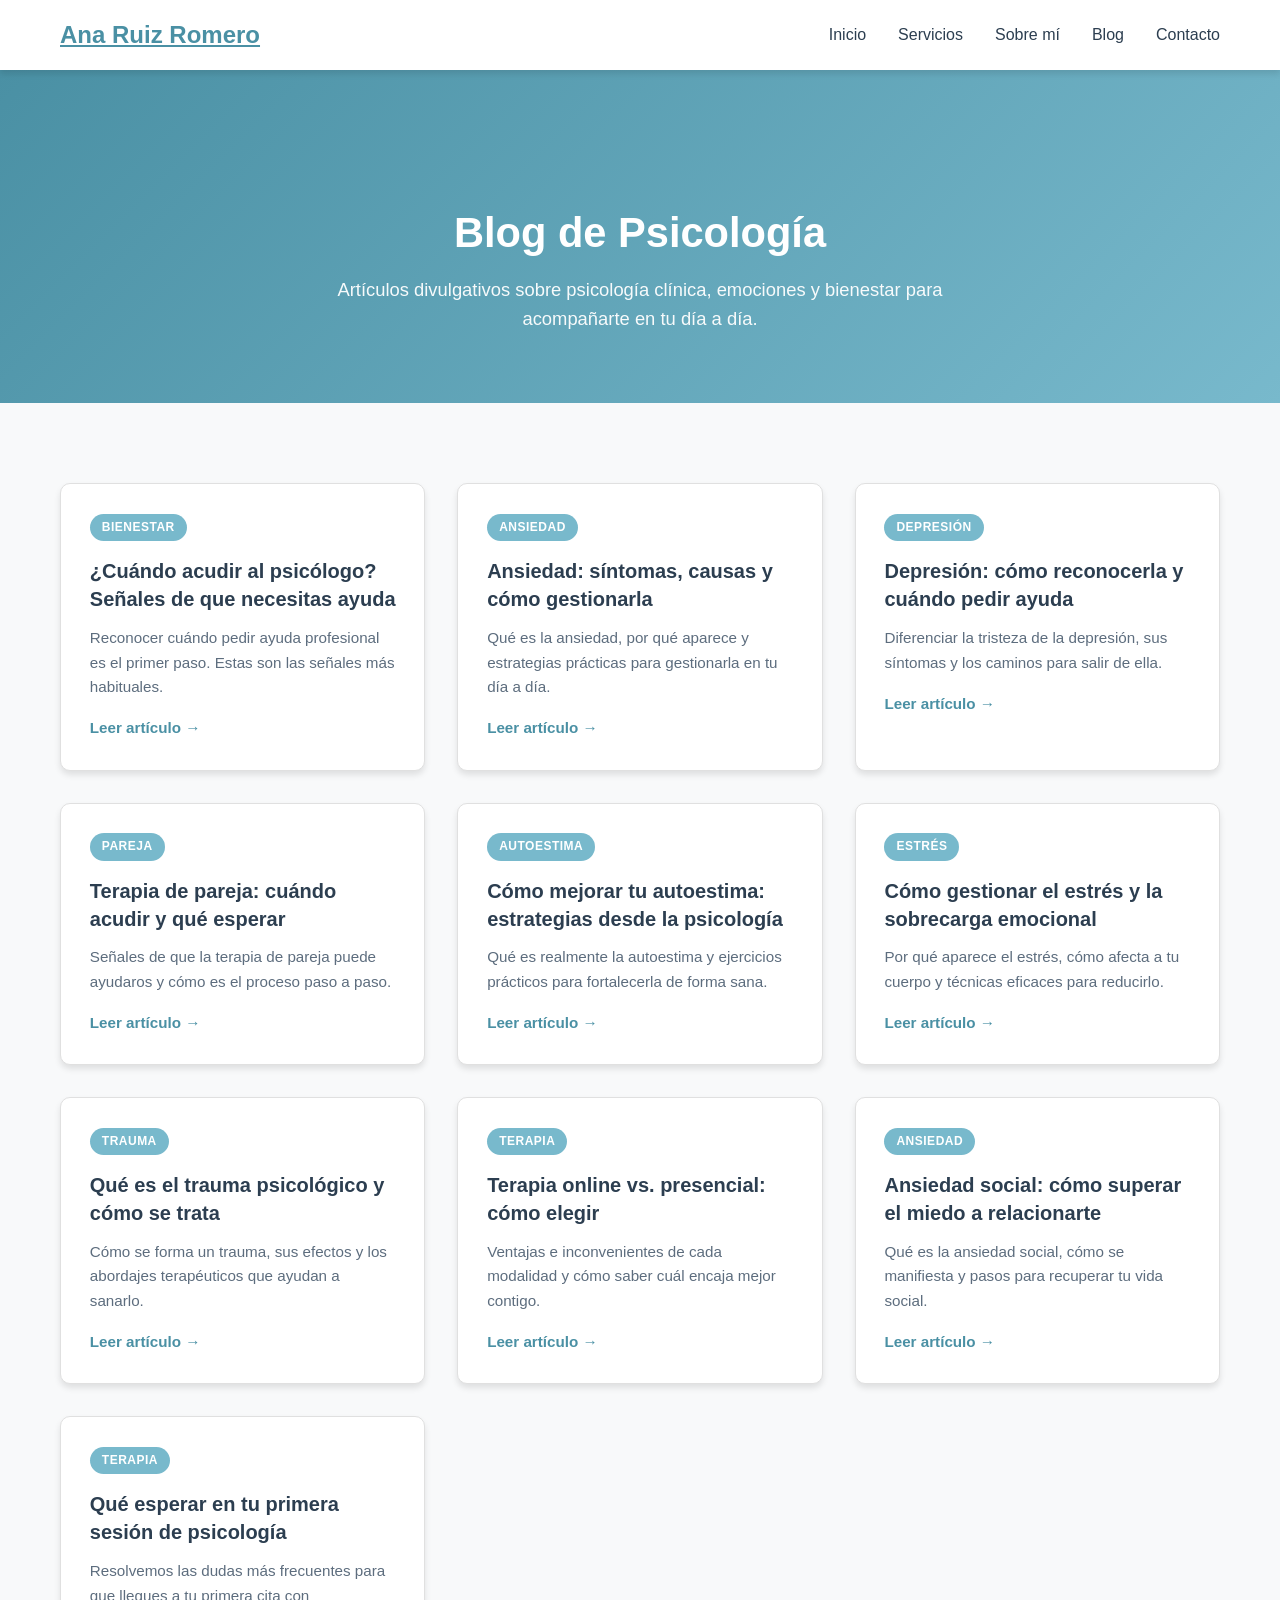
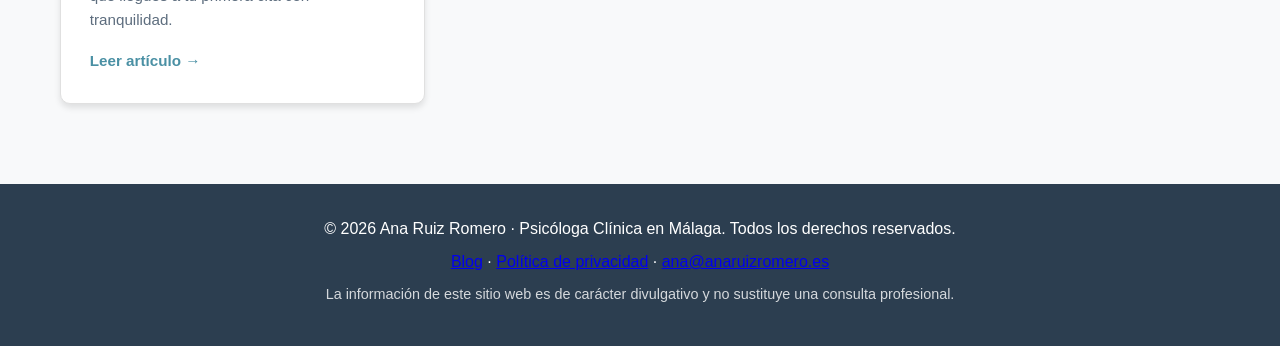
==== blog/index.html @ d06d1719 "Add SEO-optimized blog with 10 posts; fix custom domain to anaruizromero.es - Update CNAME to anarui" ====
<!DOCTYPE html>
<html lang="es">
<head>
    <meta charset="UTF-8">
    <meta name="viewport" content="width=device-width, initial-scale=1.0">
    <title>Blog de Psicología Clínica | Ana Ruiz Romero · Málaga</title>
    <meta name="description" content="Artículos sobre psicología clínica, ansiedad, depresión, autoestima, terapia de pareja y bienestar emocional, escritos por Ana Ruiz Romero, psicóloga en Málaga.">
    <meta name="robots" content="index, follow">
    <link rel="canonical" href="https://anaruizromero.es/blog/">

    <meta property="og:type" content="website">
    <meta property="og:locale" content="es_ES">
    <meta property="og:site_name" content="Ana Ruiz Romero · Psicóloga en Málaga">
    <meta property="og:title" content="Blog de Psicología Clínica | Ana Ruiz Romero">
    <meta property="og:description" content="Artículos sobre psicología clínica y bienestar emocional, por una psicóloga en Málaga.">
    <meta property="og:url" content="https://anaruizromero.es/blog/">
    <meta property="og:image" content="https://anaruizromero.es/og-image.png">

    <link rel="icon" type="image/svg+xml" href="/favicon.svg">
    <link rel="stylesheet" href="/styles.css">
</head>
<body>
    <nav class="navbar">
        <div class="container">
            <a href="/" class="nav-brand">Ana Ruiz Romero</a>
            <ul class="nav-menu">
                <li><a href="/#inicio">Inicio</a></li>
                <li><a href="/#servicios">Servicios</a></li>
                <li><a href="/#sobre-mi">Sobre mí</a></li>
                <li><a href="/blog/">Blog</a></li>
                <li><a href="/#contacto">Contacto</a></li>
            </ul>
            <div class="nav-toggle" id="navToggle" aria-label="Abrir menú" role="button" tabindex="0">
                <span></span>
                <span></span>
                <span></span>
            </div>
        </div>
    </nav>

    <header class="page-hero">
        <div class="container">
            <h1>Blog de Psicología</h1>
            <p>Artículos divulgativos sobre psicología clínica, emociones y bienestar para acompañarte en tu día a día.</p>
        </div>
    </header>

    <main>
    <section class="blog-list">
        <div class="container">
            <div class="posts-grid">

                <article class="post-card">
                    <a href="/blog/cuando-ir-al-psicologo.html">
                        <div class="post-card-tag">Bienestar</div>
                        <h3>¿Cuándo acudir al psicólogo? Señales de que necesitas ayuda</h3>
                        <p>Reconocer cuándo pedir ayuda profesional es el primer paso. Estas son las señales más habituales.</p>
                        <span class="post-card-link">Leer artículo →</span>
                    </a>
                </article>

                <article class="post-card">
                    <a href="/blog/como-gestionar-la-ansiedad.html">
                        <div class="post-card-tag">Ansiedad</div>
                        <h3>Ansiedad: síntomas, causas y cómo gestionarla</h3>
                        <p>Qué es la ansiedad, por qué aparece y estrategias prácticas para gestionarla en tu día a día.</p>
                        <span class="post-card-link">Leer artículo →</span>
                    </a>
                </article>

                <article class="post-card">
                    <a href="/blog/depresion-sintomas-y-ayuda.html">
                        <div class="post-card-tag">Depresión</div>
                        <h3>Depresión: cómo reconocerla y cuándo pedir ayuda</h3>
                        <p>Diferenciar la tristeza de la depresión, sus síntomas y los caminos para salir de ella.</p>
                        <span class="post-card-link">Leer artículo →</span>
                    </a>
                </article>

                <article class="post-card">
                    <a href="/blog/terapia-de-pareja-cuando-acudir.html">
                        <div class="post-card-tag">Pareja</div>
                        <h3>Terapia de pareja: cuándo acudir y qué esperar</h3>
                        <p>Señales de que la terapia de pareja puede ayudaros y cómo es el proceso paso a paso.</p>
                        <span class="post-card-link">Leer artículo →</span>
                    </a>
                </article>

                <article class="post-card">
                    <a href="/blog/como-mejorar-la-autoestima.html">
                        <div class="post-card-tag">Autoestima</div>
                        <h3>Cómo mejorar tu autoestima: estrategias desde la psicología</h3>
                        <p>Qué es realmente la autoestima y ejercicios prácticos para fortalecerla de forma sana.</p>
                        <span class="post-card-link">Leer artículo →</span>
                    </a>
                </article>

                <article class="post-card">
                    <a href="/blog/como-gestionar-el-estres.html">
                        <div class="post-card-tag">Estrés</div>
                        <h3>Cómo gestionar el estrés y la sobrecarga emocional</h3>
                        <p>Por qué aparece el estrés, cómo afecta a tu cuerpo y técnicas eficaces para reducirlo.</p>
                        <span class="post-card-link">Leer artículo →</span>
                    </a>
                </article>

                <article class="post-card">
                    <a href="/blog/que-es-el-trauma-y-como-se-trata.html">
                        <div class="post-card-tag">Trauma</div>
                        <h3>Qué es el trauma psicológico y cómo se trata</h3>
                        <p>Cómo se forma un trauma, sus efectos y los abordajes terapéuticos que ayudan a sanarlo.</p>
                        <span class="post-card-link">Leer artículo →</span>
                    </a>
                </article>

                <article class="post-card">
                    <a href="/blog/terapia-online-vs-presencial.html">
                        <div class="post-card-tag">Terapia</div>
                        <h3>Terapia online vs. presencial: cómo elegir</h3>
                        <p>Ventajas e inconvenientes de cada modalidad y cómo saber cuál encaja mejor contigo.</p>
                        <span class="post-card-link">Leer artículo →</span>
                    </a>
                </article>

                <article class="post-card">
                    <a href="/blog/ansiedad-social-como-superarla.html">
                        <div class="post-card-tag">Ansiedad</div>
                        <h3>Ansiedad social: cómo superar el miedo a relacionarte</h3>
                        <p>Qué es la ansiedad social, cómo se manifiesta y pasos para recuperar tu vida social.</p>
                        <span class="post-card-link">Leer artículo →</span>
                    </a>
                </article>

                <article class="post-card">
                    <a href="/blog/primera-sesion-de-psicologia.html">
                        <div class="post-card-tag">Terapia</div>
                        <h3>Qué esperar en tu primera sesión de psicología</h3>
                        <p>Resolvemos las dudas más frecuentes para que llegues a tu primera cita con tranquilidad.</p>
                        <span class="post-card-link">Leer artículo →</span>
                    </a>
                </article>

            </div>
        </div>
    </section>
    </main>

    <footer class="footer">
        <div class="container">
            <p>&copy; 2026 Ana Ruiz Romero · Psicóloga Clínica en Málaga. Todos los derechos reservados.</p>
            <p class="footer-links">
                <a href="/blog/">Blog</a> ·
                <a href="/privacidad.html">Política de privacidad</a> ·
                <a href="mailto:ana@anaruizromero.es">ana@anaruizromero.es</a>
            </p>
            <p class="footer-note">La información de este sitio web es de carácter divulgativo y no sustituye una consulta profesional.</p>
        </div>
    </footer>

    <script src="/script.js"></script>
</body>
</html>
---- styles.css ----
/* Reset and Base Styles */
* {
    margin: 0;
    padding: 0;
    box-sizing: border-box;
}

:root {
    --primary-color: #4A90A4;
    --secondary-color: #78B9CC;
    --accent-color: #F4A261;
    --accent-hover: #E76F51;
    --text-dark: #2C3E50;
    --text-light: #5D6D7E;
    --bg-light: #F8F9FA;
    --white: #FFFFFF;
    --border-light: #E0E0E0;
    --shadow: 0 4px 6px rgba(0, 0, 0, 0.1);
    --shadow-lg: 0 10px 30px rgba(0, 0, 0, 0.15);
}

body {
    font-family: 'Segoe UI', Tahoma, Geneva, Verdana, sans-serif;
    line-height: 1.6;
    color: var(--text-dark);
    background-color: var(--white);
}

.container {
    max-width: 1200px;
    margin: 0 auto;
    padding: 0 20px;
}

/* Smooth Scrolling */
html {
    scroll-behavior: smooth;
}

/* Navigation */
.navbar {
    background-color: var(--white);
    box-shadow: var(--shadow);
    position: fixed;
    width: 100%;
    top: 0;
    z-index: 1000;
}

.navbar .container {
    display: flex;
    justify-content: space-between;
    align-items: center;
    padding: 1rem 20px;
}

.nav-brand {
    font-size: 1.5rem;
    font-weight: bold;
    color: var(--primary-color);
}

.nav-menu {
    display: flex;
    list-style: none;
    gap: 2rem;
}

.nav-menu a {
    text-decoration: none;
    color: var(--text-dark);
    font-weight: 500;
    transition: color 0.3s ease;
}

.nav-menu a:hover {
    color: var(--primary-color);
}

.nav-toggle {
    display: none;
    flex-direction: column;
    cursor: pointer;
}

.nav-toggle span {
    width: 25px;
    height: 3px;
    background-color: var(--primary-color);
    margin: 3px 0;
    transition: 0.3s;
}

/* Hero Section */
.hero {
    background: linear-gradient(135deg, var(--primary-color) 0%, var(--secondary-color) 100%);
    color: var(--white);
    padding: 150px 0 100px;
    margin-top: 70px;
    text-align: center;
}

.hero-content h1 {
    font-size: 3rem;
    margin-bottom: 0.5rem;
    animation: fadeInUp 0.8s ease;
}

.hero-content h2 {
    font-size: 1.8rem;
    font-weight: 400;
    margin-bottom: 1rem;
    animation: fadeInUp 1s ease;
}

.hero-subtitle {
    font-size: 1.2rem;
    margin-bottom: 2rem;
    opacity: 0.95;
    animation: fadeInUp 1.2s ease;
}

/* Buttons */
.btn {
    display: inline-block;
    padding: 12px 30px;
    text-decoration: none;
    border-radius: 50px;
    transition: all 0.3s ease;
    font-weight: 600;
    border: none;
    cursor: pointer;
    font-size: 1rem;
}

.btn-primary {
    background-color: var(--accent-color);
    color: var(--white);
    animation: fadeInUp 1.4s ease;
}

.btn-primary:hover {
    background-color: var(--accent-hover);
    transform: translateY(-2px);
    box-shadow: var(--shadow-lg);
}

.btn-secondary {
    background-color: transparent;
    color: var(--primary-color);
    border: 2px solid var(--primary-color);
}

.btn-secondary:hover {
    background-color: var(--primary-color);
    color: var(--white);
    transform: translateY(-2px);
    box-shadow: var(--shadow);
}

/* Sections */
section {
    padding: 80px 0;
}

.section-title {
    font-size: 2.5rem;
    text-align: center;
    margin-bottom: 1rem;
    color: var(--primary-color);
}

.section-subtitle {
    text-align: center;
    color: var(--text-light);
    font-size: 1.1rem;
    margin-bottom: 3rem;
}

/* Services Section */
.services {
    background-color: var(--bg-light);
}

.services-grid {
    display: grid;
    grid-template-columns: repeat(auto-fit, minmax(300px, 1fr));
    gap: 2rem;
}

.service-card {
    background-color: var(--white);
    padding: 2rem;
    border-radius: 10px;
    box-shadow: var(--shadow);
    transition: transform 0.3s ease, box-shadow 0.3s ease;
    text-align: center;
}

.service-card:hover {
    transform: translateY(-5px);
    box-shadow: var(--shadow-lg);
}

.service-icon {
    font-size: 3rem;
    margin-bottom: 1rem;
}

.service-card h3 {
    color: var(--primary-color);
    margin-bottom: 1rem;
    font-size: 1.4rem;
}

.service-card p {
    color: var(--text-light);
    line-height: 1.6;
}

/* About Section */
.about {
    background-color: var(--white);
}

.about-content {
    display: grid;
    grid-template-columns: 1fr 2fr;
    gap: 3rem;
    align-items: center;
}

.about-image {
    display: flex;
    justify-content: center;
}

.image-placeholder {
    width: 250px;
    height: 250px;
    background: linear-gradient(135deg, var(--primary-color) 0%, var(--secondary-color) 100%);
    border-radius: 50%;
    display: flex;
    align-items: center;
    justify-content: center;
    font-size: 8rem;
    box-shadow: var(--shadow-lg);
}

.about-text h2 {
    color: var(--primary-color);
    margin-bottom: 1.5rem;
    font-size: 2rem;
}

.about-text p {
    color: var(--text-light);
    margin-bottom: 1.5rem;
    line-height: 1.8;
}

.about-features {
    display: grid;
    grid-template-columns: repeat(2, 1fr);
    gap: 1rem;
    margin-top: 2rem;
}

.feature {
    display: flex;
    align-items: center;
    gap: 0.5rem;
}

.feature-icon {
    color: var(--accent-color);
    font-weight: bold;
    font-size: 1.2rem;
}

/* Contact Section */
.contact {
    background-color: var(--bg-light);
}

.contact-content {
    display: grid;
    grid-template-columns: 1fr 1fr;
    gap: 3rem;
}

.contact-info {
    display: grid;
    grid-template-columns: repeat(2, 1fr);
    gap: 1.5rem;
}

.contact-card {
    background-color: var(--white);
    padding: 1.5rem;
    border-radius: 10px;
    box-shadow: var(--shadow);
    text-align: center;
}

.contact-icon {
    font-size: 2.5rem;
    margin-bottom: 0.5rem;
}

.contact-card h3 {
    color: var(--primary-color);
    margin-bottom: 0.5rem;
    font-size: 1.1rem;
}

.contact-card p {
    color: var(--text-light);
    font-size: 0.95rem;
}

.contact-card a {
    color: var(--text-light);
    text-decoration: none;
}

.contact-card a:hover {
    color: var(--primary-color);
}

/* Contact Form */
.contact-form-container {
    background-color: var(--white);
    padding: 2rem;
    border-radius: 10px;
    box-shadow: var(--shadow);
}

.contact-form {
    display: flex;
    flex-direction: column;
    gap: 1.5rem;
}

.form-group {
    display: flex;
    flex-direction: column;
}

.form-group label {
    margin-bottom: 0.5rem;
    color: var(--text-dark);
    font-weight: 500;
}

.form-group input,
.form-group textarea {
    padding: 12px;
    border: 2px solid var(--border-light);
    border-radius: 5px;
    font-size: 1rem;
    transition: border-color 0.3s ease;
    font-family: inherit;
}

.form-group input:focus,
.form-group textarea:focus {
    outline: none;
    border-color: var(--primary-color);
}

.contact-form .btn-primary {
    width: 100%;
    padding: 15px;
}

/* Footer */
.footer {
    background-color: var(--text-dark);
    color: var(--white);
    padding: 2rem 0;
    text-align: center;
}

.footer p {
    margin-bottom: 0.5rem;
}

.footer-note {
    font-size: 0.9rem;
    opacity: 0.8;
}

/* Animations */
@keyframes fadeInUp {
    from {
        opacity: 0;
        transform: translateY(30px);
    }
    to {
        opacity: 1;
        transform: translateY(0);
    }
}

/* Responsive Design */
@media (max-width: 768px) {
    .nav-menu {
        position: fixed;
        left: -100%;
        top: 70px;
        flex-direction: column;
        background-color: var(--white);
        width: 100%;
        text-align: center;
        transition: 0.3s;
        box-shadow: var(--shadow);
        padding: 2rem 0;
    }

    .nav-menu.active {
        left: 0;
    }

    .nav-toggle {
        display: flex;
    }

    .hero-content h1 {
        font-size: 2rem;
    }

    .hero-content h2 {
        font-size: 1.3rem;
    }

    .hero-subtitle {
        font-size: 1rem;
    }

    .services-grid {
        grid-template-columns: 1fr;
    }

    .about-content {
        grid-template-columns: 1fr;
        text-align: center;
    }

    .about-features {
        grid-template-columns: 1fr;
    }

    .contact-content {
        grid-template-columns: 1fr;
    }

    .contact-info {
        grid-template-columns: 1fr;
    }

    .section-title {
        font-size: 2rem;
    }
}

@media (max-width: 480px) {
    .hero {
        padding: 120px 0 80px;
    }

    .hero-content h1 {
        font-size: 1.8rem;
    }

    .container {
        padding: 0 15px;
    }

    section {
        padding: 60px 0;
    }
}

/* ===== Form extras ===== */
.form-check {
    flex-direction: row;
    align-items: flex-start;
    gap: 0.6rem;
}

.form-check input {
    margin-top: 0.25rem;
    width: 18px;
    height: 18px;
    flex-shrink: 0;
}

.form-check label {
    margin-bottom: 0;
    font-weight: 400;
    font-size: 0.9rem;
    color: var(--text-light);
}

.form-check a {
    color: var(--primary-color);
}

.form-message {
    margin-top: 0.5rem;
    padding: 12px 16px;
    border-radius: 8px;
    font-size: 0.95rem;
}

.form-message.success {
    background-color: #E6F4EA;
    color: #1E7E34;
    border: 1px solid #B7E1C1;
}

.form-message.error {
    background-color: #FDECEA;
    color: #B02A37;
    border: 1px solid #F5C2C7;
}

/* ===== Blog preview (home) ===== */
.blog-preview {
    background-color: var(--white);
}

.posts-grid {
    display: grid;
    grid-template-columns: repeat(auto-fit, minmax(300px, 1fr));
    gap: 2rem;
}

.post-card {
    background-color: var(--white);
    border: 1px solid var(--border-light);
    border-radius: 10px;
    box-shadow: var(--shadow);
    transition: transform 0.3s ease, box-shadow 0.3s ease;
    overflow: hidden;
}

.post-card:hover {
    transform: translateY(-5px);
    box-shadow: var(--shadow-lg);
}

.post-card > a {
    display: block;
    padding: 1.8rem;
    text-decoration: none;
    color: inherit;
    height: 100%;
}

.post-card-tag {
    display: inline-block;
    background-color: var(--secondary-color);
    color: var(--white);
    font-size: 0.75rem;
    font-weight: 600;
    text-transform: uppercase;
    letter-spacing: 0.5px;
    padding: 4px 12px;
    border-radius: 50px;
    margin-bottom: 1rem;
}

.post-card h3 {
    color: var(--text-dark);
    font-size: 1.25rem;
    margin-bottom: 0.8rem;
    line-height: 1.4;
}

.post-card p {
    color: var(--text-light);
    font-size: 0.95rem;
    margin-bottom: 1rem;
}

.post-card-link {
    color: var(--primary-color);
    font-weight: 600;
    font-size: 0.95rem;
}

.blog-preview-cta {
    text-align: center;
    margin-top: 3rem;
}

/* ===== Blog index page ===== */
.page-hero {
    background: linear-gradient(135deg, var(--primary-color) 0%, var(--secondary-color) 100%);
    color: var(--white);
    padding: 130px 0 70px;
    margin-top: 70px;
    text-align: center;
}

.page-hero h1 {
    font-size: 2.6rem;
    margin-bottom: 0.5rem;
}

.page-hero p {
    font-size: 1.15rem;
    opacity: 0.95;
    max-width: 640px;
    margin: 0 auto;
}

.blog-list {
    padding: 80px 0;
    background-color: var(--bg-light);
}

.blog-list .posts-grid {
    grid-template-columns: repeat(auto-fill, minmax(320px, 1fr));
}

/* ===== Breadcrumbs ===== */
.breadcrumbs {
    padding: 1rem 0;
    font-size: 0.9rem;
    color: var(--text-light);
}

.breadcrumbs a {
    color: var(--primary-color);
    text-decoration: none;
}

.breadcrumbs a:hover {
    text-decoration: underline;
}

/* ===== Article (single post) ===== */
.article {
    padding: 40px 0 80px;
    background-color: var(--white);
}

.article-container {
    max-width: 760px;
    margin: 0 auto;
    padding: 0 20px;
}

.article-header {
    margin-bottom: 2.5rem;
}

.article-header .post-card-tag {
    background-color: var(--accent-color);
}

.article-header h1 {
    font-size: 2.3rem;
    color: var(--text-dark);
    line-height: 1.25;
    margin: 0.8rem 0;
}

.article-meta {
    color: var(--text-light);
    font-size: 0.9rem;
}

.article-body {
    font-size: 1.08rem;
    color: #34404D;
    line-height: 1.85;
}

.article-body h2 {
    color: var(--primary-color);
    font-size: 1.6rem;
    margin: 2.2rem 0 1rem;
}

.article-body h3 {
    color: var(--text-dark);
    font-size: 1.25rem;
    margin: 1.6rem 0 0.8rem;
}

.article-body p {
    margin-bottom: 1.3rem;
}

.article-body ul,
.article-body ol {
    margin: 0 0 1.3rem 1.4rem;
}

.article-body li {
    margin-bottom: 0.6rem;
}

.article-body strong {
    color: var(--text-dark);
}

.article-body a {
    color: var(--primary-color);
}

.article-body blockquote {
    border-left: 4px solid var(--secondary-color);
    background: var(--bg-light);
    padding: 1rem 1.4rem;
    margin: 1.6rem 0;
    border-radius: 0 8px 8px 0;
    font-style: italic;
    color: var(--text-light);
}

.disclaimer-box {
    background-color: var(--bg-light);
    border: 1px solid var(--border-light);
    border-left: 4px solid var(--accent-color);
    border-radius: 0 8px 8px 0;
    padding: 1.2rem 1.4rem;
    margin: 2.5rem 0;
    font-size: 0.95rem;
    color: var(--text-light);
}

.disclaimer-box strong {
    color: var(--text-dark);
}

.article-cta {
    background: linear-gradient(135deg, var(--primary-color) 0%, var(--secondary-color) 100%);
    color: var(--white);
    border-radius: 12px;
    padding: 2.2rem;
    text-align: center;
    margin: 3rem 0;
}

.article-cta h3 {
    color: var(--white);
    font-size: 1.5rem;
    margin-bottom: 0.6rem;
}

.article-cta p {
    margin-bottom: 1.4rem;
    opacity: 0.95;
}

/* ===== Related posts ===== */
.related-posts {
    background-color: var(--bg-light);
    padding: 60px 0;
}

.related-posts h2 {
    text-align: center;
    color: var(--primary-color);
    font-size: 1.8rem;
    margin-bottom: 2rem;
}

@media (max-width: 768px) {
    .page-hero h1 {
        font-size: 2rem;
    }

    .article-header h1 {
        font-size: 1.7rem;
    }

    .article-body {
        font-size: 1rem;
    }
}
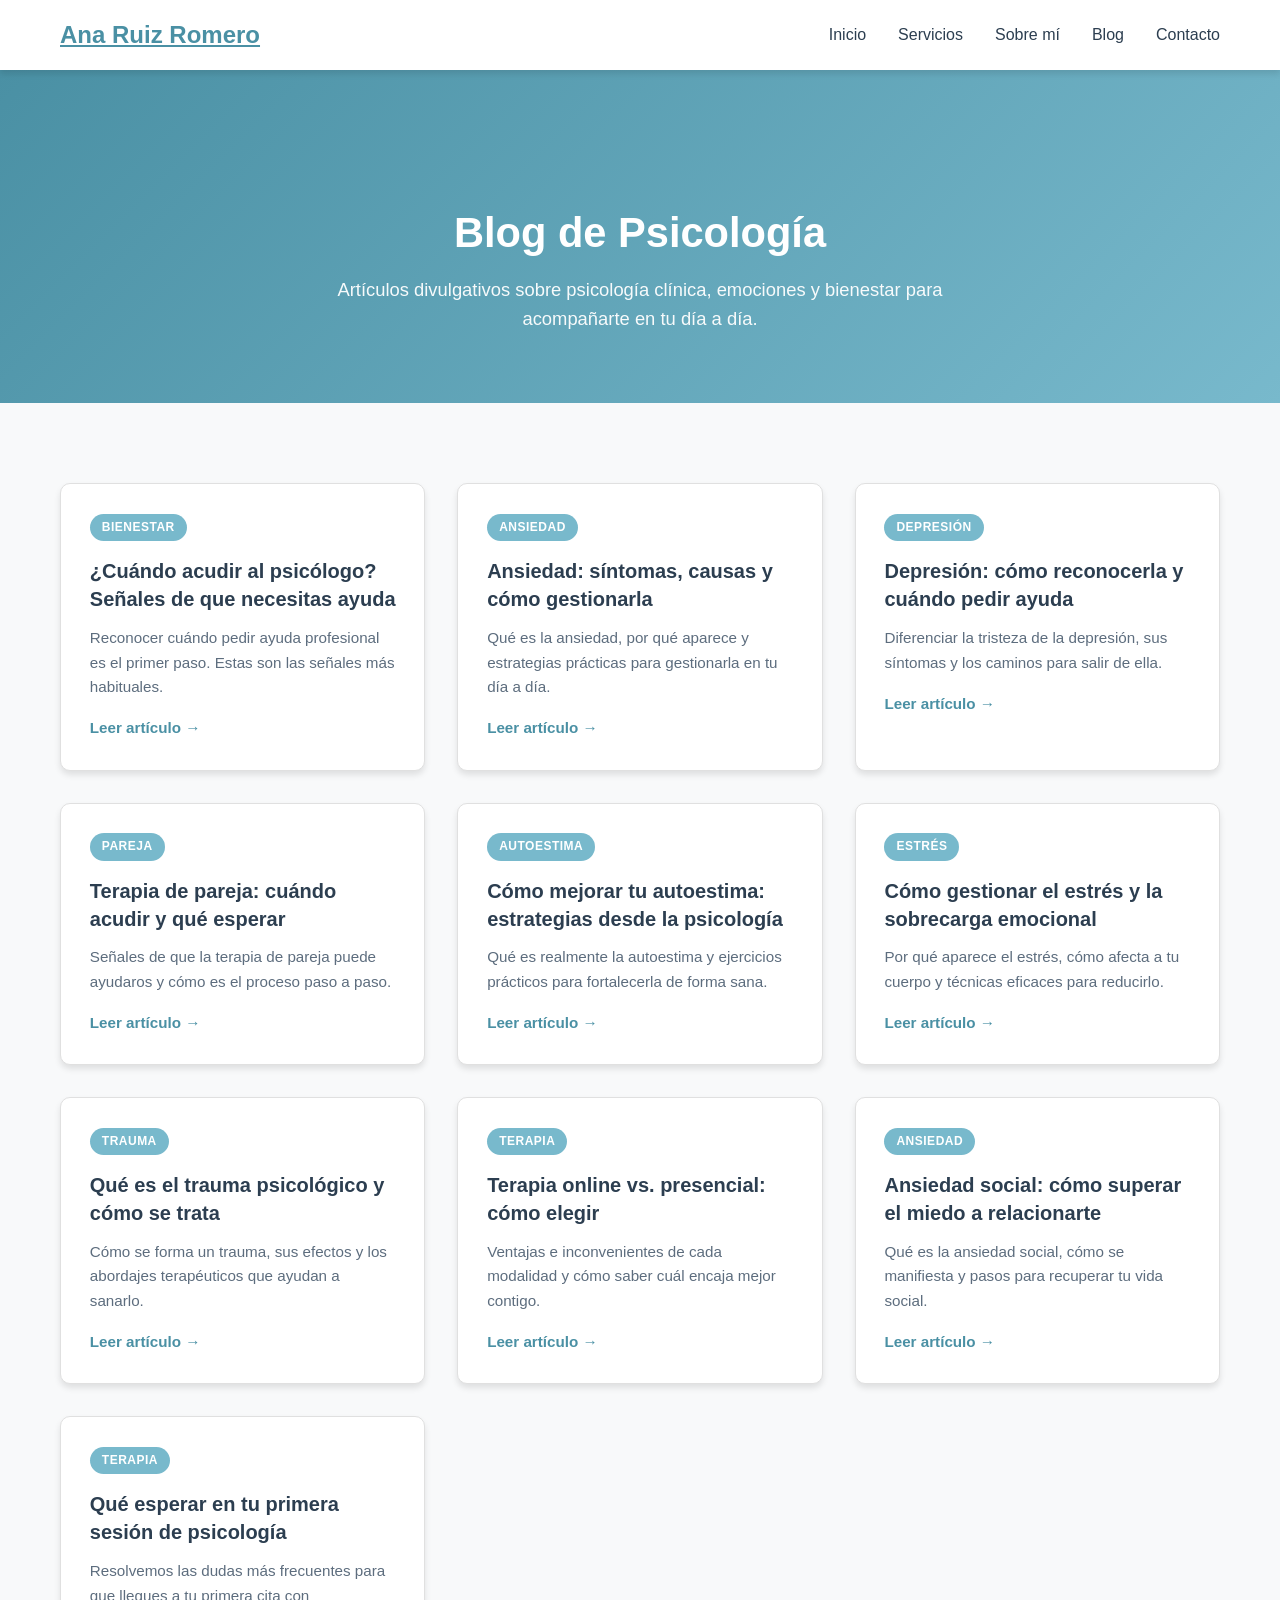
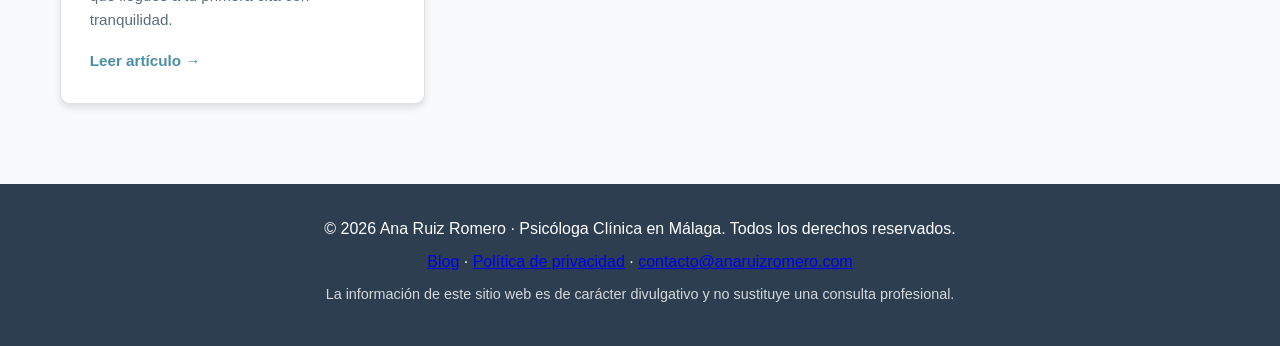
==== commit 6b379a23: "Update contact email to contacto@anaruizromero.com; update README" ====
--- a/blog/index.html
+++ b/blog/index.html
@@ -151,7 +151,7 @@
             <p class="footer-links">
                 <a href="/blog/">Blog</a> ·
                 <a href="/privacidad.html">Política de privacidad</a> ·
-                <a href="mailto:ana@anaruizromero.es">ana@anaruizromero.es</a>
+                <a href="mailto:contacto@anaruizromero.com">contacto@anaruizromero.com</a>
             </p>
             <p class="footer-note">La información de este sitio web es de carácter divulgativo y no sustituye una consulta profesional.</p>
         </div>
